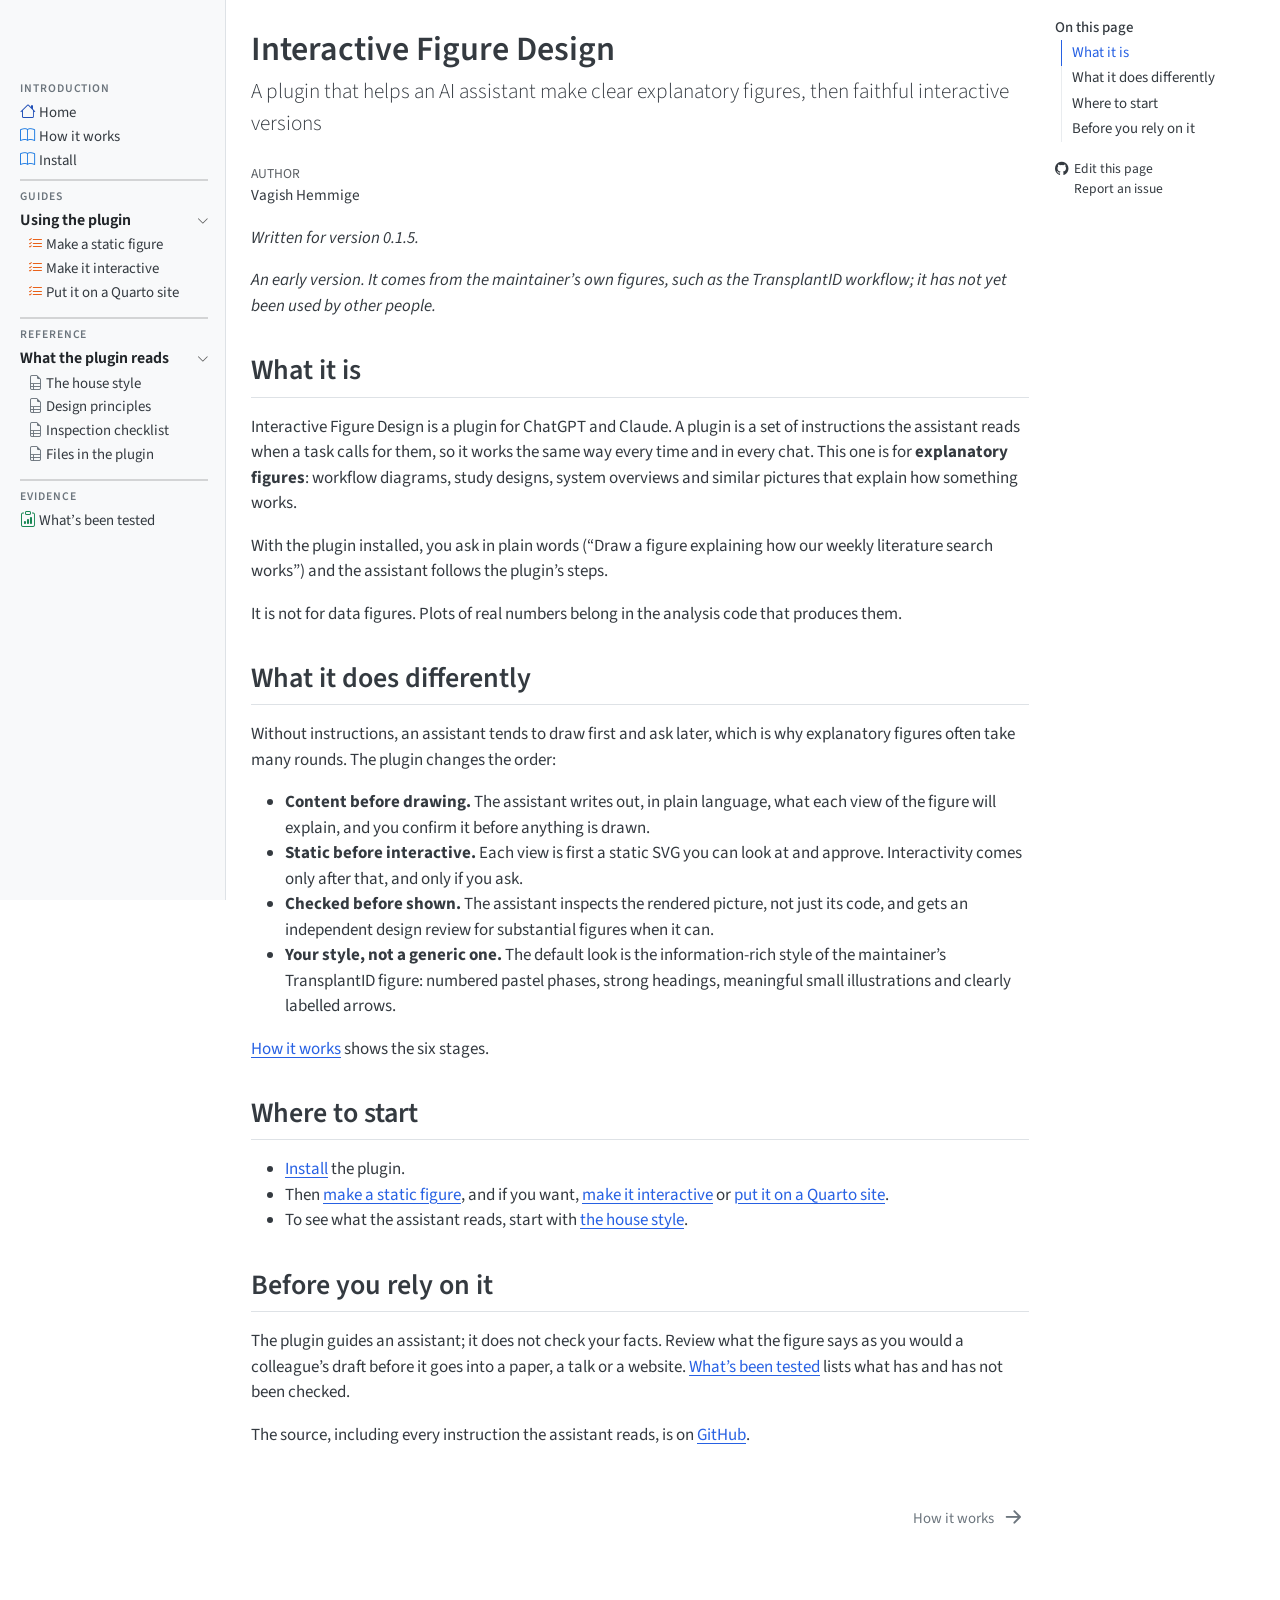
==== index.html @ a3d9d2a6 "Built site for gh-pages" ====
<!DOCTYPE html>
<html xmlns="http://www.w3.org/1999/xhtml" lang="en" xml:lang="en"><head>

<meta charset="utf-8">
<meta name="generator" content="quarto-1.8.25">

<meta name="viewport" content="width=device-width, initial-scale=1.0, user-scalable=yes">

<meta name="author" content="Vagish Hemmige">

<title>Interactive Figure Design</title>
<style>
code{white-space: pre-wrap;}
span.smallcaps{font-variant: small-caps;}
div.columns{display: flex; gap: min(4vw, 1.5em);}
div.column{flex: auto; overflow-x: auto;}
div.hanging-indent{margin-left: 1.5em; text-indent: -1.5em;}
ul.task-list{list-style: none;}
ul.task-list li input[type="checkbox"] {
  width: 0.8em;
  margin: 0 0.8em 0.2em -1em; /* quarto-specific, see https://github.com/quarto-dev/quarto-cli/issues/4556 */ 
  vertical-align: middle;
}
</style>


<script src="site_libs/quarto-nav/quarto-nav.js"></script>
<script src="site_libs/quarto-nav/headroom.min.js"></script>
<script src="site_libs/clipboard/clipboard.min.js"></script>
<script src="site_libs/quarto-search/autocomplete.umd.js"></script>
<script src="site_libs/quarto-search/fuse.min.js"></script>
<script src="site_libs/quarto-search/quarto-search.js"></script>
<meta name="quarto:offset" content="./">
<link href="./how-it-works.html" rel="next">
<script src="site_libs/quarto-html/quarto.js" type="module"></script>
<script src="site_libs/quarto-html/tabsets/tabsets.js" type="module"></script>
<script src="site_libs/quarto-html/axe/axe-check.js" type="module"></script>
<script src="site_libs/quarto-html/popper.min.js"></script>
<script src="site_libs/quarto-html/tippy.umd.min.js"></script>
<script src="site_libs/quarto-html/anchor.min.js"></script>
<link href="site_libs/quarto-html/tippy.css" rel="stylesheet">
<link href="site_libs/quarto-html/quarto-syntax-highlighting-7b89279ff1a6dce999919e0e67d4d9ec.css" rel="stylesheet" id="quarto-text-highlighting-styles">
<script src="site_libs/bootstrap/bootstrap.min.js"></script>
<link href="site_libs/bootstrap/bootstrap-icons.css" rel="stylesheet">
<link href="site_libs/bootstrap/bootstrap-f6725ec72a40a9c11b774886aa13be2c.min.css" rel="stylesheet" append-hash="true" id="quarto-bootstrap" data-mode="light">
<script id="quarto-search-options" type="application/json">{
  "location": "sidebar",
  "copy-button": false,
  "collapse-after": 3,
  "panel-placement": "start",
  "type": "textbox",
  "limit": 50,
  "keyboard-shortcut": [
    "f",
    "/",
    "s"
  ],
  "show-item-context": false,
  "language": {
    "search-no-results-text": "No results",
    "search-matching-documents-text": "matching documents",
    "search-copy-link-title": "Copy link to search",
    "search-hide-matches-text": "Hide additional matches",
    "search-more-match-text": "more match in this document",
    "search-more-matches-text": "more matches in this document",
    "search-clear-button-title": "Clear",
    "search-text-placeholder": "",
    "search-detached-cancel-button-title": "Cancel",
    "search-submit-button-title": "Submit",
    "search-label": "Search"
  }
}</script>


<link rel="stylesheet" href="styles.css">
</head>

<body class="nav-sidebar docked quarto-light">

<div id="quarto-search-results"></div>
  <header id="quarto-header" class="headroom fixed-top">
  <nav class="quarto-secondary-nav">
    <div class="container-fluid d-flex">
      <button type="button" class="quarto-btn-toggle btn" data-bs-toggle="collapse" role="button" data-bs-target=".quarto-sidebar-collapse-item" aria-controls="quarto-sidebar" aria-expanded="false" aria-label="Toggle sidebar navigation" onclick="if (window.quartoToggleHeadroom) { window.quartoToggleHeadroom(); }">
        <i class="bi bi-layout-text-sidebar-reverse"></i>
      </button>
        <nav class="quarto-page-breadcrumbs" aria-label="breadcrumb"><ol class="breadcrumb"><li class="breadcrumb-item"><a href="./index.html">Home</a></li></ol></nav>
        <a class="flex-grow-1" role="navigation" data-bs-toggle="collapse" data-bs-target=".quarto-sidebar-collapse-item" aria-controls="quarto-sidebar" aria-expanded="false" aria-label="Toggle sidebar navigation" onclick="if (window.quartoToggleHeadroom) { window.quartoToggleHeadroom(); }">      
        </a>
      <button type="button" class="btn quarto-search-button" aria-label="Search" onclick="window.quartoOpenSearch();">
        <i class="bi bi-search"></i>
      </button>
    </div>
  </nav>
</header>
<!-- content -->
<div id="quarto-content" class="quarto-container page-columns page-rows-contents page-layout-full">
<!-- sidebar -->
  <nav id="quarto-sidebar" class="sidebar collapse collapse-horizontal quarto-sidebar-collapse-item sidebar-navigation docked overflow-auto">
    <div class="pt-lg-2 mt-2 text-left sidebar-header">
      <a href="./index.html" class="sidebar-logo-link">
      </a>
      </div>
        <div class="mt-2 flex-shrink-0 align-items-center">
        <div class="sidebar-search">
        <div id="quarto-search" class="" title="Search"></div>
        </div>
        </div>
    <div class="sidebar-menu-container"> 
    <ul class="list-unstyled mt-1">
        <li class="sidebar-item">
 <span class="menu-text">Introduction</span>
  </li>
        <li class="sidebar-item">
  <div class="sidebar-item-container"> 
  <a href="./index.html" class="sidebar-item-text sidebar-link active"><i class="bi bi-house" role="img">
</i> 
 <span class="menu-text">Home</span></a>
  </div>
</li>
        <li class="sidebar-item">
  <div class="sidebar-item-container"> 
  <a href="./how-it-works.html" class="sidebar-item-text sidebar-link"><i class="bi bi-book" role="img">
</i> 
 <span class="menu-text">How it works</span></a>
  </div>
</li>
        <li class="sidebar-item">
  <div class="sidebar-item-container"> 
  <a href="./install.html" class="sidebar-item-text sidebar-link"><i class="bi bi-book" role="img">
</i> 
 <span class="menu-text">Install</span></a>
  </div>
</li>
        <li class="px-0"><hr class="sidebar-divider hi "></li>
        <li class="sidebar-item">
 <span class="menu-text">Guides</span>
  </li>
        <li class="sidebar-item sidebar-item-section">
      <div class="sidebar-item-container"> 
            <a class="sidebar-item-text sidebar-link text-start" data-bs-toggle="collapse" data-bs-target="#quarto-sidebar-section-1" role="navigation" aria-expanded="true">
 <span class="menu-text">Using the plugin</span></a>
          <a class="sidebar-item-toggle text-start" data-bs-toggle="collapse" data-bs-target="#quarto-sidebar-section-1" role="navigation" aria-expanded="true" aria-label="Toggle section">
            <i class="bi bi-chevron-right ms-2"></i>
          </a> 
      </div>
      <ul id="quarto-sidebar-section-1" class="collapse list-unstyled sidebar-section depth1 show">  
          <li class="sidebar-item">
  <div class="sidebar-item-container"> 
  <a href="./using/static.html" class="sidebar-item-text sidebar-link"><i class="bi bi-list-check" role="img">
</i> 
 <span class="menu-text">Make a static figure</span></a>
  </div>
</li>
          <li class="sidebar-item">
  <div class="sidebar-item-container"> 
  <a href="./using/interactive.html" class="sidebar-item-text sidebar-link"><i class="bi bi-list-check" role="img">
</i> 
 <span class="menu-text">Make it interactive</span></a>
  </div>
</li>
          <li class="sidebar-item">
  <div class="sidebar-item-container"> 
  <a href="./using/quarto.html" class="sidebar-item-text sidebar-link"><i class="bi bi-list-check" role="img">
</i> 
 <span class="menu-text">Put it on a Quarto site</span></a>
  </div>
</li>
      </ul>
  </li>
        <li class="px-0"><hr class="sidebar-divider hi "></li>
        <li class="sidebar-item">
 <span class="menu-text">Reference</span>
  </li>
        <li class="sidebar-item sidebar-item-section">
      <div class="sidebar-item-container"> 
            <a class="sidebar-item-text sidebar-link text-start" data-bs-toggle="collapse" data-bs-target="#quarto-sidebar-section-2" role="navigation" aria-expanded="true">
 <span class="menu-text">What the plugin reads</span></a>
          <a class="sidebar-item-toggle text-start" data-bs-toggle="collapse" data-bs-target="#quarto-sidebar-section-2" role="navigation" aria-expanded="true" aria-label="Toggle section">
            <i class="bi bi-chevron-right ms-2"></i>
          </a> 
      </div>
      <ul id="quarto-sidebar-section-2" class="collapse list-unstyled sidebar-section depth1 show">  
          <li class="sidebar-item">
  <div class="sidebar-item-container"> 
  <a href="./reference/style.html" class="sidebar-item-text sidebar-link"><i class="bi bi-file-earmark-ruled" role="img">
</i> 
 <span class="menu-text">The house style</span></a>
  </div>
</li>
          <li class="sidebar-item">
  <div class="sidebar-item-container"> 
  <a href="./reference/principles.html" class="sidebar-item-text sidebar-link"><i class="bi bi-file-earmark-ruled" role="img">
</i> 
 <span class="menu-text">Design principles</span></a>
  </div>
</li>
          <li class="sidebar-item">
  <div class="sidebar-item-container"> 
  <a href="./reference/checklist.html" class="sidebar-item-text sidebar-link"><i class="bi bi-file-earmark-ruled" role="img">
</i> 
 <span class="menu-text">Inspection checklist</span></a>
  </div>
</li>
          <li class="sidebar-item">
  <div class="sidebar-item-container"> 
  <a href="./reference/files.html" class="sidebar-item-text sidebar-link"><i class="bi bi-file-earmark-ruled" role="img">
</i> 
 <span class="menu-text">Files in the plugin</span></a>
  </div>
</li>
      </ul>
  </li>
        <li class="px-0"><hr class="sidebar-divider hi "></li>
        <li class="sidebar-item">
 <span class="menu-text">Evidence</span>
  </li>
        <li class="sidebar-item">
  <div class="sidebar-item-container"> 
  <a href="./testing.html" class="sidebar-item-text sidebar-link"><i class="bi bi-clipboard-data" role="img">
</i> 
 <span class="menu-text">What’s been tested</span></a>
  </div>
</li>
    </ul>
    </div>
</nav>
<div id="quarto-sidebar-glass" class="quarto-sidebar-collapse-item" data-bs-toggle="collapse" data-bs-target=".quarto-sidebar-collapse-item"></div>
<!-- margin-sidebar -->
    <div id="quarto-margin-sidebar" class="sidebar margin-sidebar">
        <nav id="TOC" role="doc-toc" class="toc-active">
    <h2 id="toc-title">On this page</h2>
   
  <ul>
  <li><a href="#what-it-is" id="toc-what-it-is" class="nav-link active" data-scroll-target="#what-it-is">What it is</a></li>
  <li><a href="#what-it-does-differently" id="toc-what-it-does-differently" class="nav-link" data-scroll-target="#what-it-does-differently">What it does differently</a></li>
  <li><a href="#where-to-start" id="toc-where-to-start" class="nav-link" data-scroll-target="#where-to-start">Where to start</a></li>
  <li><a href="#before-you-rely-on-it" id="toc-before-you-rely-on-it" class="nav-link" data-scroll-target="#before-you-rely-on-it">Before you rely on it</a></li>
  </ul>
<div class="toc-actions"><ul><li><a href="https://github.com/VagishHemmige/figure-design/edit/main/site/index.qmd" class="toc-action"><i class="bi bi-github"></i>Edit this page</a></li><li><a href="https://github.com/VagishHemmige/figure-design/issues/new" class="toc-action"><i class="bi empty"></i>Report an issue</a></li></ul></div></nav>
    </div>
<!-- main -->
<main class="content column-body" id="quarto-document-content">

<header id="title-block-header" class="quarto-title-block default">
<div class="quarto-title">
<h1 class="title">Interactive Figure Design</h1>
<p class="subtitle lead">A plugin that helps an AI assistant make clear explanatory figures, then faithful interactive versions</p>
</div>



<div class="quarto-title-meta column-body">

    <div>
    <div class="quarto-title-meta-heading">Author</div>
    <div class="quarto-title-meta-contents">
             <p>Vagish Hemmige </p>
          </div>
  </div>
    
  
    
  </div>
  


</header>


<p><em>Written for version 0.1.5.</em></p>
<p><em>An early version. It comes from the maintainer’s own figures, such as the TransplantID workflow; it has not yet been used by other people.</em></p>
<section id="what-it-is" class="level2">
<h2 class="anchored" data-anchor-id="what-it-is">What it is</h2>
<p>Interactive Figure Design is a plugin for ChatGPT and Claude. A plugin is a set of instructions the assistant reads when a task calls for them, so it works the same way every time and in every chat. This one is for <strong>explanatory figures</strong>: workflow diagrams, study designs, system overviews and similar pictures that explain how something works.</p>
<p>With the plugin installed, you ask in plain words (“Draw a figure explaining how our weekly literature search works”) and the assistant follows the plugin’s steps.</p>
<p>It is not for data figures. Plots of real numbers belong in the analysis code that produces them.</p>
</section>
<section id="what-it-does-differently" class="level2">
<h2 class="anchored" data-anchor-id="what-it-does-differently">What it does differently</h2>
<p>Without instructions, an assistant tends to draw first and ask later, which is why explanatory figures often take many rounds. The plugin changes the order:</p>
<ul>
<li><strong>Content before drawing.</strong> The assistant writes out, in plain language, what each view of the figure will explain, and you confirm it before anything is drawn.</li>
<li><strong>Static before interactive.</strong> Each view is first a static SVG you can look at and approve. Interactivity comes only after that, and only if you ask.</li>
<li><strong>Checked before shown.</strong> The assistant inspects the rendered picture, not just its code, and gets an independent design review for substantial figures when it can.</li>
<li><strong>Your style, not a generic one.</strong> The default look is the information-rich style of the maintainer’s TransplantID figure: numbered pastel phases, strong headings, meaningful small illustrations and clearly labelled arrows.</li>
</ul>
<p><a href="./how-it-works.html">How it works</a> shows the six stages.</p>
</section>
<section id="where-to-start" class="level2">
<h2 class="anchored" data-anchor-id="where-to-start">Where to start</h2>
<ul>
<li><a href="./install.html">Install</a> the plugin.</li>
<li>Then <a href="./using/static.html">make a static figure</a>, and if you want, <a href="./using/interactive.html">make it interactive</a> or <a href="./using/quarto.html">put it on a Quarto site</a>.</li>
<li>To see what the assistant reads, start with <a href="./reference/style.html">the house style</a>.</li>
</ul>
</section>
<section id="before-you-rely-on-it" class="level2">
<h2 class="anchored" data-anchor-id="before-you-rely-on-it">Before you rely on it</h2>
<p>The plugin guides an assistant; it does not check your facts. Review what the figure says as you would a colleague’s draft before it goes into a paper, a talk or a website. <a href="./testing.html">What’s been tested</a> lists what has and has not been checked.</p>
<p>The source, including every instruction the assistant reads, is on <a href="https://github.com/VagishHemmige/figure-design">GitHub</a>.</p>


</section>

</main> <!-- /main -->
<script id="quarto-html-after-body" type="application/javascript">
  window.document.addEventListener("DOMContentLoaded", function (event) {
    const icon = "";
    const anchorJS = new window.AnchorJS();
    anchorJS.options = {
      placement: 'right',
      icon: icon
    };
    anchorJS.add('.anchored');
    const isCodeAnnotation = (el) => {
      for (const clz of el.classList) {
        if (clz.startsWith('code-annotation-')) {                     
          return true;
        }
      }
      return false;
    }
    const onCopySuccess = function(e) {
      // button target
      const button = e.trigger;
      // don't keep focus
      button.blur();
      // flash "checked"
      button.classList.add('code-copy-button-checked');
      var currentTitle = button.getAttribute("title");
      button.setAttribute("title", "Copied!");
      let tooltip;
      if (window.bootstrap) {
        button.setAttribute("data-bs-toggle", "tooltip");
        button.setAttribute("data-bs-placement", "left");
        button.setAttribute("data-bs-title", "Copied!");
        tooltip = new bootstrap.Tooltip(button, 
          { trigger: "manual", 
            customClass: "code-copy-button-tooltip",
            offset: [0, -8]});
        tooltip.show();    
      }
      setTimeout(function() {
        if (tooltip) {
          tooltip.hide();
          button.removeAttribute("data-bs-title");
          button.removeAttribute("data-bs-toggle");
          button.removeAttribute("data-bs-placement");
        }
        button.setAttribute("title", currentTitle);
        button.classList.remove('code-copy-button-checked');
      }, 1000);
      // clear code selection
      e.clearSelection();
    }
    const getTextToCopy = function(trigger) {
      const outerScaffold = trigger.parentElement.cloneNode(true);
      const codeEl = outerScaffold.querySelector('code');
      for (const childEl of codeEl.children) {
        if (isCodeAnnotation(childEl)) {
          childEl.remove();
        }
      }
      return codeEl.innerText;
    }
    const clipboard = new window.ClipboardJS('.code-copy-button:not([data-in-quarto-modal])', {
      text: getTextToCopy
    });
    clipboard.on('success', onCopySuccess);
    if (window.document.getElementById('quarto-embedded-source-code-modal')) {
      const clipboardModal = new window.ClipboardJS('.code-copy-button[data-in-quarto-modal]', {
        text: getTextToCopy,
        container: window.document.getElementById('quarto-embedded-source-code-modal')
      });
      clipboardModal.on('success', onCopySuccess);
    }
      var localhostRegex = new RegExp(/^(?:http|https):\/\/localhost\:?[0-9]*\//);
      var mailtoRegex = new RegExp(/^mailto:/);
        var filterRegex = new RegExp("https:\/\/vagishhemmige\.github\.io\/figure-design");
      var isInternal = (href) => {
          return filterRegex.test(href) || localhostRegex.test(href) || mailtoRegex.test(href);
      }
      // Inspect non-navigation links and adorn them if external
     var links = window.document.querySelectorAll('a[href]:not(.nav-link):not(.navbar-brand):not(.toc-action):not(.sidebar-link):not(.sidebar-item-toggle):not(.pagination-link):not(.no-external):not([aria-hidden]):not(.dropdown-item):not(.quarto-navigation-tool):not(.about-link)');
      for (var i=0; i<links.length; i++) {
        const link = links[i];
        if (!isInternal(link.href)) {
          // undo the damage that might have been done by quarto-nav.js in the case of
          // links that we want to consider external
          if (link.dataset.originalHref !== undefined) {
            link.href = link.dataset.originalHref;
          }
        }
      }
    function tippyHover(el, contentFn, onTriggerFn, onUntriggerFn) {
      const config = {
        allowHTML: true,
        maxWidth: 500,
        delay: 100,
        arrow: false,
        appendTo: function(el) {
            return el.parentElement;
        },
        interactive: true,
        interactiveBorder: 10,
        theme: 'quarto',
        placement: 'bottom-start',
      };
      if (contentFn) {
        config.content = contentFn;
      }
      if (onTriggerFn) {
        config.onTrigger = onTriggerFn;
      }
      if (onUntriggerFn) {
        config.onUntrigger = onUntriggerFn;
      }
      window.tippy(el, config); 
    }
    const noterefs = window.document.querySelectorAll('a[role="doc-noteref"]');
    for (var i=0; i<noterefs.length; i++) {
      const ref = noterefs[i];
      tippyHover(ref, function() {
        // use id or data attribute instead here
        let href = ref.getAttribute('data-footnote-href') || ref.getAttribute('href');
        try { href = new URL(href).hash; } catch {}
        const id = href.replace(/^#\/?/, "");
        const note = window.document.getElementById(id);
        if (note) {
          return note.innerHTML;
        } else {
          return "";
        }
      });
    }
    const xrefs = window.document.querySelectorAll('a.quarto-xref');
    const processXRef = (id, note) => {
      // Strip column container classes
      const stripColumnClz = (el) => {
        el.classList.remove("page-full", "page-columns");
        if (el.children) {
          for (const child of el.children) {
            stripColumnClz(child);
          }
        }
      }
      stripColumnClz(note)
      if (id === null || id.startsWith('sec-')) {
        // Special case sections, only their first couple elements
        const container = document.createElement("div");
        if (note.children && note.children.length > 2) {
          container.appendChild(note.children[0].cloneNode(true));
          for (let i = 1; i < note.children.length; i++) {
            const child = note.children[i];
            if (child.tagName === "P" && child.innerText === "") {
              continue;
            } else {
              container.appendChild(child.cloneNode(true));
              break;
            }
          }
          if (window.Quarto?.typesetMath) {
            window.Quarto.typesetMath(container);
          }
          return container.innerHTML
        } else {
          if (window.Quarto?.typesetMath) {
            window.Quarto.typesetMath(note);
          }
          return note.innerHTML;
        }
      } else {
        // Remove any anchor links if they are present
        const anchorLink = note.querySelector('a.anchorjs-link');
        if (anchorLink) {
          anchorLink.remove();
        }
        if (window.Quarto?.typesetMath) {
          window.Quarto.typesetMath(note);
        }
        if (note.classList.contains("callout")) {
          return note.outerHTML;
        } else {
          return note.innerHTML;
        }
      }
    }
    for (var i=0; i<xrefs.length; i++) {
      const xref = xrefs[i];
      tippyHover(xref, undefined, function(instance) {
        instance.disable();
        let url = xref.getAttribute('href');
        let hash = undefined; 
        if (url.startsWith('#')) {
          hash = url;
        } else {
          try { hash = new URL(url).hash; } catch {}
        }
        if (hash) {
          const id = hash.replace(/^#\/?/, "");
          const note = window.document.getElementById(id);
          if (note !== null) {
            try {
              const html = processXRef(id, note.cloneNode(true));
              instance.setContent(html);
            } finally {
              instance.enable();
              instance.show();
            }
          } else {
            // See if we can fetch this
            fetch(url.split('#')[0])
            .then(res => res.text())
            .then(html => {
              const parser = new DOMParser();
              const htmlDoc = parser.parseFromString(html, "text/html");
              const note = htmlDoc.getElementById(id);
              if (note !== null) {
                const html = processXRef(id, note);
                instance.setContent(html);
              } 
            }).finally(() => {
              instance.enable();
              instance.show();
            });
          }
        } else {
          // See if we can fetch a full url (with no hash to target)
          // This is a special case and we should probably do some content thinning / targeting
          fetch(url)
          .then(res => res.text())
          .then(html => {
            const parser = new DOMParser();
            const htmlDoc = parser.parseFromString(html, "text/html");
            const note = htmlDoc.querySelector('main.content');
            if (note !== null) {
              // This should only happen for chapter cross references
              // (since there is no id in the URL)
              // remove the first header
              if (note.children.length > 0 && note.children[0].tagName === "HEADER") {
                note.children[0].remove();
              }
              const html = processXRef(null, note);
              instance.setContent(html);
            } 
          }).finally(() => {
            instance.enable();
            instance.show();
          });
        }
      }, function(instance) {
      });
    }
        let selectedAnnoteEl;
        const selectorForAnnotation = ( cell, annotation) => {
          let cellAttr = 'data-code-cell="' + cell + '"';
          let lineAttr = 'data-code-annotation="' +  annotation + '"';
          const selector = 'span[' + cellAttr + '][' + lineAttr + ']';
          return selector;
        }
        const selectCodeLines = (annoteEl) => {
          const doc = window.document;
          const targetCell = annoteEl.getAttribute("data-target-cell");
          const targetAnnotation = annoteEl.getAttribute("data-target-annotation");
          const annoteSpan = window.document.querySelector(selectorForAnnotation(targetCell, targetAnnotation));
          const lines = annoteSpan.getAttribute("data-code-lines").split(",");
          const lineIds = lines.map((line) => {
            return targetCell + "-" + line;
          })
          let top = null;
          let height = null;
          let parent = null;
          if (lineIds.length > 0) {
              //compute the position of the single el (top and bottom and make a div)
              const el = window.document.getElementById(lineIds[0]);
              top = el.offsetTop;
              height = el.offsetHeight;
              parent = el.parentElement.parentElement;
            if (lineIds.length > 1) {
              const lastEl = window.document.getElementById(lineIds[lineIds.length - 1]);
              const bottom = lastEl.offsetTop + lastEl.offsetHeight;
              height = bottom - top;
            }
            if (top !== null && height !== null && parent !== null) {
              // cook up a div (if necessary) and position it 
              let div = window.document.getElementById("code-annotation-line-highlight");
              if (div === null) {
                div = window.document.createElement("div");
                div.setAttribute("id", "code-annotation-line-highlight");
                div.style.position = 'absolute';
                parent.appendChild(div);
              }
              div.style.top = top - 2 + "px";
              div.style.height = height + 4 + "px";
              div.style.left = 0;
              let gutterDiv = window.document.getElementById("code-annotation-line-highlight-gutter");
              if (gutterDiv === null) {
                gutterDiv = window.document.createElement("div");
                gutterDiv.setAttribute("id", "code-annotation-line-highlight-gutter");
                gutterDiv.style.position = 'absolute';
                const codeCell = window.document.getElementById(targetCell);
                const gutter = codeCell.querySelector('.code-annotation-gutter');
                gutter.appendChild(gutterDiv);
              }
              gutterDiv.style.top = top - 2 + "px";
              gutterDiv.style.height = height + 4 + "px";
            }
            selectedAnnoteEl = annoteEl;
          }
        };
        const unselectCodeLines = () => {
          const elementsIds = ["code-annotation-line-highlight", "code-annotation-line-highlight-gutter"];
          elementsIds.forEach((elId) => {
            const div = window.document.getElementById(elId);
            if (div) {
              div.remove();
            }
          });
          selectedAnnoteEl = undefined;
        };
          // Handle positioning of the toggle
      window.addEventListener(
        "resize",
        throttle(() => {
          elRect = undefined;
          if (selectedAnnoteEl) {
            selectCodeLines(selectedAnnoteEl);
          }
        }, 10)
      );
      function throttle(fn, ms) {
      let throttle = false;
      let timer;
        return (...args) => {
          if(!throttle) { // first call gets through
              fn.apply(this, args);
              throttle = true;
          } else { // all the others get throttled
              if(timer) clearTimeout(timer); // cancel #2
              timer = setTimeout(() => {
                fn.apply(this, args);
                timer = throttle = false;
              }, ms);
          }
        };
      }
        // Attach click handler to the DT
        const annoteDls = window.document.querySelectorAll('dt[data-target-cell]');
        for (const annoteDlNode of annoteDls) {
          annoteDlNode.addEventListener('click', (event) => {
            const clickedEl = event.target;
            if (clickedEl !== selectedAnnoteEl) {
              unselectCodeLines();
              const activeEl = window.document.querySelector('dt[data-target-cell].code-annotation-active');
              if (activeEl) {
                activeEl.classList.remove('code-annotation-active');
              }
              selectCodeLines(clickedEl);
              clickedEl.classList.add('code-annotation-active');
            } else {
              // Unselect the line
              unselectCodeLines();
              clickedEl.classList.remove('code-annotation-active');
            }
          });
        }
    const findCites = (el) => {
      const parentEl = el.parentElement;
      if (parentEl) {
        const cites = parentEl.dataset.cites;
        if (cites) {
          return {
            el,
            cites: cites.split(' ')
          };
        } else {
          return findCites(el.parentElement)
        }
      } else {
        return undefined;
      }
    };
    var bibliorefs = window.document.querySelectorAll('a[role="doc-biblioref"]');
    for (var i=0; i<bibliorefs.length; i++) {
      const ref = bibliorefs[i];
      const citeInfo = findCites(ref);
      if (citeInfo) {
        tippyHover(citeInfo.el, function() {
          var popup = window.document.createElement('div');
          citeInfo.cites.forEach(function(cite) {
            var citeDiv = window.document.createElement('div');
            citeDiv.classList.add('hanging-indent');
            citeDiv.classList.add('csl-entry');
            var biblioDiv = window.document.getElementById('ref-' + cite);
            if (biblioDiv) {
              citeDiv.innerHTML = biblioDiv.innerHTML;
            }
            popup.appendChild(citeDiv);
          });
          return popup.innerHTML;
        });
      }
    }
  });
  </script>
<nav class="page-navigation column-body">
  <div class="nav-page nav-page-previous">
  </div>
  <div class="nav-page nav-page-next">
      <a href="./how-it-works.html" class="pagination-link" aria-label="How it works">
        <span class="nav-page-text">How it works</span> <i class="bi bi-arrow-right-short"></i>
      </a>
  </div>
</nav>
</div> <!-- /content -->




<footer class="footer"><div class="nav-footer"><div class="nav-footer-center"><div class="toc-actions d-sm-block d-md-none"><ul><li><a href="https://github.com/VagishHemmige/figure-design/edit/main/site/index.qmd" class="toc-action"><i class="bi bi-github"></i>Edit this page</a></li><li><a href="https://github.com/VagishHemmige/figure-design/issues/new" class="toc-action"><i class="bi empty"></i>Report an issue</a></li></ul></div></div></div></footer></body></html>
---- site_libs/quarto-html/tippy.css ----
.tippy-box[data-animation=fade][data-state=hidden]{opacity:0}[data-tippy-root]{max-width:calc(100vw - 10px)}.tippy-box{position:relative;background-color:#333;color:#fff;border-radius:4px;font-size:14px;line-height:1.4;white-space:normal;outline:0;transition-property:transform,visibility,opacity}.tippy-box[data-placement^=top]>.tippy-arrow{bottom:0}.tippy-box[data-placement^=top]>.tippy-arrow:before{bottom:-7px;left:0;border-width:8px 8px 0;border-top-color:initial;transform-origin:center top}.tippy-box[data-placement^=bottom]>.tippy-arrow{top:0}.tippy-box[data-placement^=bottom]>.tippy-arrow:before{top:-7px;left:0;border-width:0 8px 8px;border-bottom-color:initial;transform-origin:center bottom}.tippy-box[data-placement^=left]>.tippy-arrow{right:0}.tippy-box[data-placement^=left]>.tippy-arrow:before{border-width:8px 0 8px 8px;border-left-color:initial;right:-7px;transform-origin:center left}.tippy-box[data-placement^=right]>.tippy-arrow{left:0}.tippy-box[data-placement^=right]>.tippy-arrow:before{left:-7px;border-width:8px 8px 8px 0;border-right-color:initial;transform-origin:center right}.tippy-box[data-inertia][data-state=visible]{transition-timing-function:cubic-bezier(.54,1.5,.38,1.11)}.tippy-arrow{width:16px;height:16px;color:#333}.tippy-arrow:before{content:"";position:absolute;border-color:transparent;border-style:solid}.tippy-content{position:relative;padding:5px 9px;z-index:1}
---- site_libs/quarto-html/quarto-syntax-highlighting-7b89279ff1a6dce999919e0e67d4d9ec.css ----
/* quarto syntax highlight colors */
:root {
  --quarto-hl-ot-color: #003B4F;
  --quarto-hl-at-color: #657422;
  --quarto-hl-ss-color: #20794D;
  --quarto-hl-an-color: #5E5E5E;
  --quarto-hl-fu-color: #4758AB;
  --quarto-hl-st-color: #20794D;
  --quarto-hl-cf-color: #003B4F;
  --quarto-hl-op-color: #5E5E5E;
  --quarto-hl-er-color: #AD0000;
  --quarto-hl-bn-color: #AD0000;
  --quarto-hl-al-color: #AD0000;
  --quarto-hl-va-color: #111111;
  --quarto-hl-bu-color: inherit;
  --quarto-hl-ex-color: inherit;
  --quarto-hl-pp-color: #AD0000;
  --quarto-hl-in-color: #5E5E5E;
  --quarto-hl-vs-color: #20794D;
  --quarto-hl-wa-color: #5E5E5E;
  --quarto-hl-do-color: #5E5E5E;
  --quarto-hl-im-color: #00769E;
  --quarto-hl-ch-color: #20794D;
  --quarto-hl-dt-color: #AD0000;
  --quarto-hl-fl-color: #AD0000;
  --quarto-hl-co-color: #5E5E5E;
  --quarto-hl-cv-color: #5E5E5E;
  --quarto-hl-cn-color: #8f5902;
  --quarto-hl-sc-color: #5E5E5E;
  --quarto-hl-dv-color: #AD0000;
  --quarto-hl-kw-color: #003B4F;
}

/* other quarto variables */
:root {
  --quarto-font-monospace: SFMono-Regular, Menlo, Monaco, Consolas, "Liberation Mono", "Courier New", monospace;
}

/* syntax highlight based on Pandoc's rules */
pre > code.sourceCode > span {
  color: #003B4F;
}

code.sourceCode > span {
  color: #003B4F;
}

div.sourceCode,
div.sourceCode pre.sourceCode {
  color: #003B4F;
}

/* Normal */
code span {
  color: #003B4F;
}

/* Alert */
code span.al {
  color: #AD0000;
  font-style: inherit;
}

/* Annotation */
code span.an {
  color: #5E5E5E;
  font-style: inherit;
}

/* Attribute */
code span.at {
  color: #657422;
  font-style: inherit;
}

/* BaseN */
code span.bn {
  color: #AD0000;
  font-style: inherit;
}

/* BuiltIn */
code span.bu {
  font-style: inherit;
}

/* ControlFlow */
code span.cf {
  color: #003B4F;
  font-weight: bold;
  font-style: inherit;
}

/* Char */
code span.ch {
  color: #20794D;
  font-style: inherit;
}

/* Constant */
code span.cn {
  color: #8f5902;
  font-style: inherit;
}

/* Comment */
code span.co {
  color: #5E5E5E;
  font-style: inherit;
}

/* CommentVar */
code span.cv {
  color: #5E5E5E;
  font-style: italic;
}

/* Documentation */
code span.do {
  color: #5E5E5E;
  font-style: italic;
}

/* DataType */
code span.dt {
  color: #AD0000;
  font-style: inherit;
}

/* DecVal */
code span.dv {
  color: #AD0000;
  font-style: inherit;
}

/* Error */
code span.er {
  color: #AD0000;
  font-style: inherit;
}

/* Extension */
code span.ex {
  font-style: inherit;
}

/* Float */
code span.fl {
  color: #AD0000;
  font-style: inherit;
}

/* Function */
code span.fu {
  color: #4758AB;
  font-style: inherit;
}

/* Import */
code span.im {
  color: #00769E;
  font-style: inherit;
}

/* Information */
code span.in {
  color: #5E5E5E;
  font-style: inherit;
}

/* Keyword */
code span.kw {
  color: #003B4F;
  font-weight: bold;
  font-style: inherit;
}

/* Operator */
code span.op {
  color: #5E5E5E;
  font-style: inherit;
}

/* Other */
code span.ot {
  color: #003B4F;
  font-style: inherit;
}

/* Preprocessor */
code span.pp {
  color: #AD0000;
  font-style: inherit;
}

/* SpecialChar */
code span.sc {
  color: #5E5E5E;
  font-style: inherit;
}

/* SpecialString */
code span.ss {
  color: #20794D;
  font-style: inherit;
}

/* String */
code span.st {
  color: #20794D;
  font-style: inherit;
}

/* Variable */
code span.va {
  color: #111111;
  font-style: inherit;
}

/* VerbatimString */
code span.vs {
  color: #20794D;
  font-style: inherit;
}

/* Warning */
code span.wa {
  color: #5E5E5E;
  font-style: italic;
}

.prevent-inlining {
  content: "</";
}

/*# sourceMappingURL=3944bc705cfaf4c80e56f77c5205168a.css.map */
---- styles.css ----
/* Copied from the r-analysis-workflow site so the two sites match; change
   both together.

   Part labels in the sidebar (Introduction, Guides, Reference, Evidence).
   Each is a sidebar entry with text and no link (_quarto.yml), so it renders
   as a bare span directly inside its list item; links and section headings
   sit inside other elements and are not affected. */
.sidebar-navigation li.sidebar-item > span.menu-text {
  display: block;
  margin-top: .25rem;
  font-size: .75rem;
  font-weight: 600;
  letter-spacing: .06em;
  text-transform: uppercase;
  color: #6c757d;
}

/* The rule before each part: a little heavier than a hairline */
.sidebar-navigation .sidebar-divider {
  border-top: 2px solid rgba(0, 0, 0, .15);
  opacity: 1;
  margin: .6rem 0 .3rem;
}


/* One icon and colour per kind of page (icons set in _quarto.yml). Each
   colour follows its icon, not a position in the sidebar, so pages can be
   added or moved without editing this file. The colours are those of the
   maintainer's analysis sites for the nearest kind of page there. */
.sidebar-navigation {
  --cue-intro: #2780e3;     /* Introduction: book, cosmo's blue (Background there) */
  --cue-guides: #e8590c;    /* Guides: orange (Study design and methods there) */
  --cue-reference: #6c757d; /* Reference: ruled page, grey (Project documents there) */
  --cue-evidence: #198754;  /* Evidence: clipboard, green (Results there) */
}
.sidebar-navigation .bi-book { color: var(--cue-intro); }
.sidebar-navigation .bi-list-check,
.sidebar-navigation .bi-clock-history,
.sidebar-navigation .bi-people { color: var(--cue-guides); }
.sidebar-navigation .bi-file-earmark-ruled { color: var(--cue-reference); }
.sidebar-navigation .bi-clipboard-data { color: var(--cue-evidence); }

/* Type scale, one job per level (chosen 4 Nov 2026 over the analysis sites'
   rules, which made nested headings smaller than their own pages here):
   parts are small capitals; top-level sections bold and darkest; nested
   sections semi-bold, a shade lighter, at page size; every page the same
   size and regular. A thin rule separates sections. */
.sidebar-navigation .sidebar-item .menu-text {
  font-size: .875rem;
  font-weight: 400;
  color: #343a40;
}
.sidebar-navigation .sidebar-menu-container > ul > li.sidebar-item-section > .sidebar-item-container .menu-text {
  font-size: .9375rem;
  font-weight: 650;
  color: #212529;
}
.sidebar-navigation .sidebar-section .sidebar-item-section > .sidebar-item-container .menu-text {
  font-size: .875rem;
  font-weight: 600;
  color: #495057;
}
.sidebar-navigation li.sidebar-item > span.menu-text {
  font-size: .6875rem;
  letter-spacing: .08em;
}
.sidebar-navigation .sidebar-item-section + .sidebar-item-section,
.sidebar-navigation .sidebar-item-section + .sidebar-item {
  border-top: 1px solid rgba(0, 0, 0, .08);
  margin-top: .35rem;
  padding-top: .35rem;
}

/* Long file names in tables (Files in the plugin) wrap at phone width
   instead of being cut off at the column edge. */
td code {
  overflow-wrap: anywhere;
  white-space: normal;
}
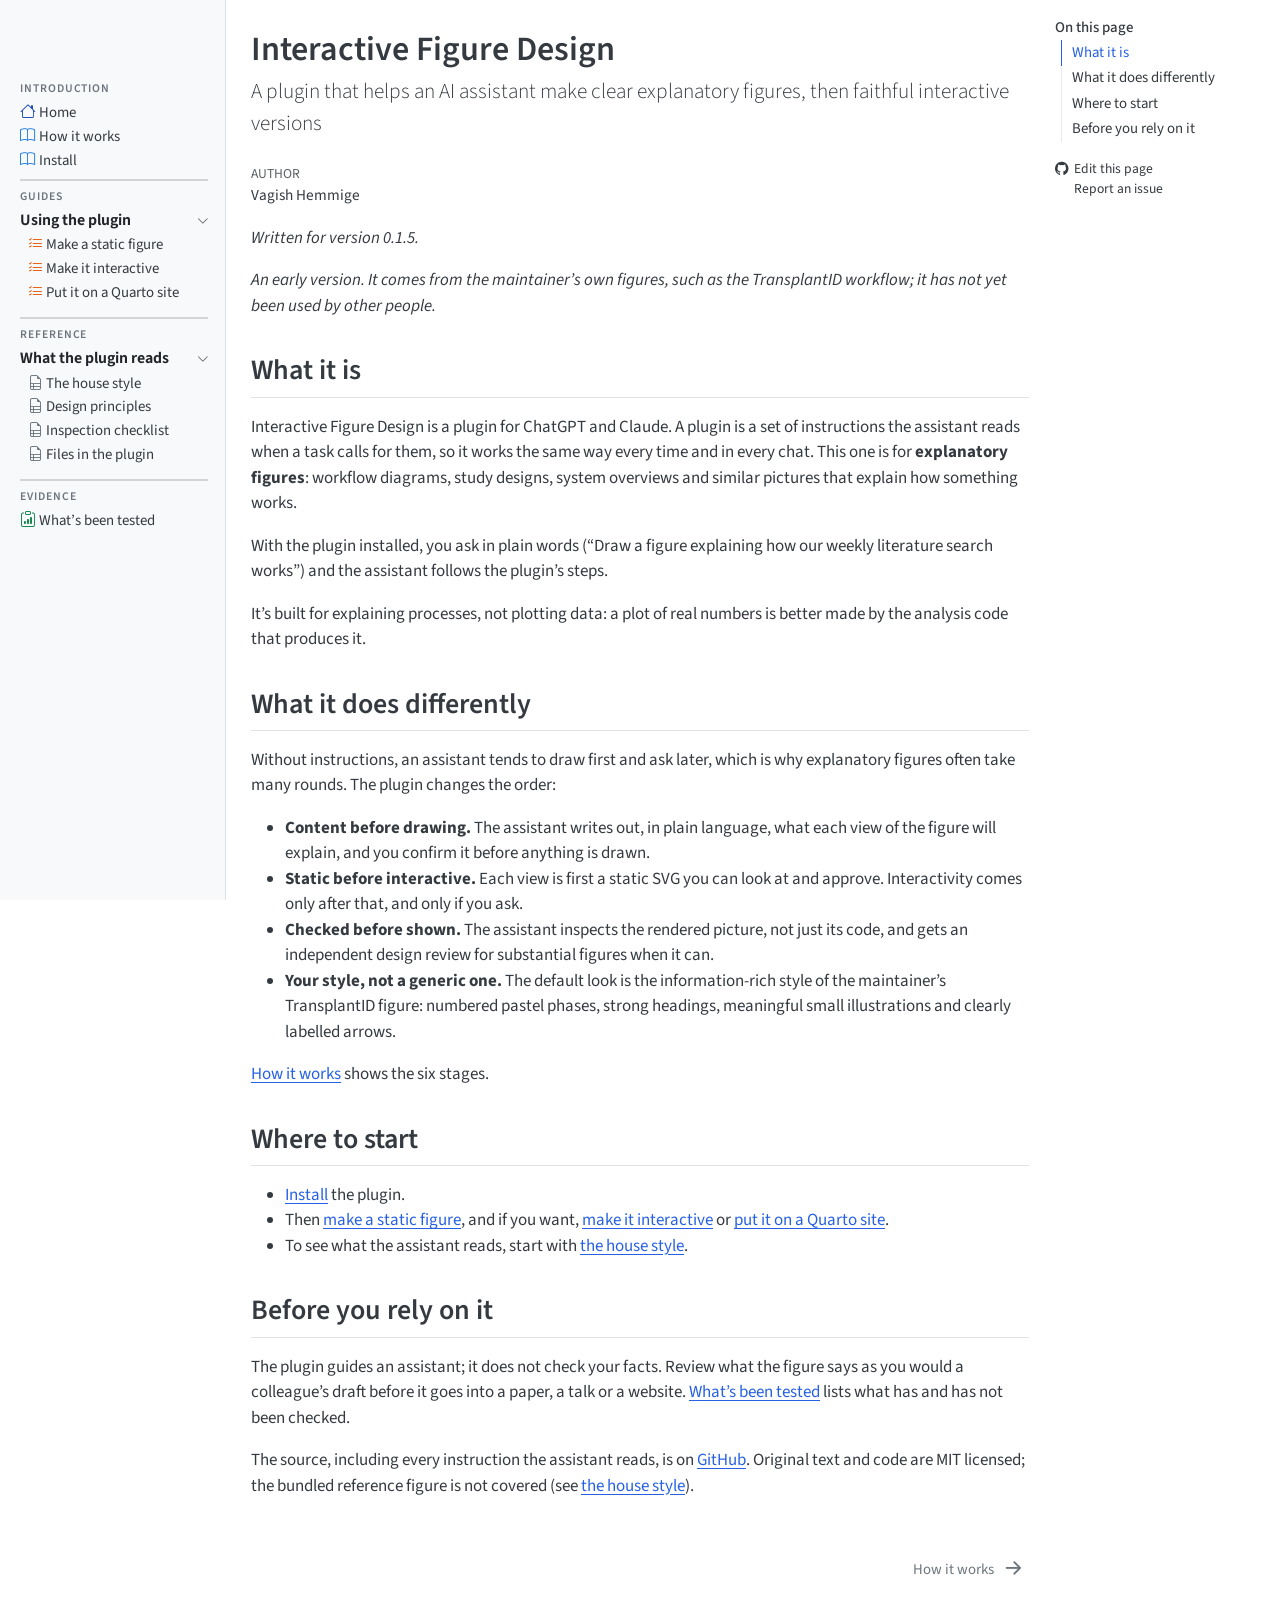
==== commit 0499d8a4: "Built site for gh-pages" ====
--- a/index.html
+++ b/index.html
@@ -274,7 +274,7 @@
 <h2 class="anchored" data-anchor-id="what-it-is">What it is</h2>
 <p>Interactive Figure Design is a plugin for ChatGPT and Claude. A plugin is a set of instructions the assistant reads when a task calls for them, so it works the same way every time and in every chat. This one is for <strong>explanatory figures</strong>: workflow diagrams, study designs, system overviews and similar pictures that explain how something works.</p>
 <p>With the plugin installed, you ask in plain words (“Draw a figure explaining how our weekly literature search works”) and the assistant follows the plugin’s steps.</p>
-<p>It is not for data figures. Plots of real numbers belong in the analysis code that produces them.</p>
+<p>It’s built for explaining processes, not plotting data: a plot of real numbers is better made by the analysis code that produces it.</p>
 </section>
 <section id="what-it-does-differently" class="level2">
 <h2 class="anchored" data-anchor-id="what-it-does-differently">What it does differently</h2>
@@ -298,7 +298,7 @@
 <section id="before-you-rely-on-it" class="level2">
 <h2 class="anchored" data-anchor-id="before-you-rely-on-it">Before you rely on it</h2>
 <p>The plugin guides an assistant; it does not check your facts. Review what the figure says as you would a colleague’s draft before it goes into a paper, a talk or a website. <a href="./testing.html">What’s been tested</a> lists what has and has not been checked.</p>
-<p>The source, including every instruction the assistant reads, is on <a href="https://github.com/VagishHemmige/figure-design">GitHub</a>.</p>
+<p>The source, including every instruction the assistant reads, is on <a href="https://github.com/VagishHemmige/figure-design">GitHub</a>. Original text and code are MIT licensed; the bundled reference figure is not covered (see <a href="./reference/style.html">the house style</a>).</p>
 
 
 </section>
--- a/styles.css
+++ b/styles.css
@@ -71,9 +71,12 @@
   padding-top: .35rem;
 }
 
-/* Long file names in tables (Files in the plugin) wrap at phone width
-   instead of being cut off at the column edge. */
-td code {
+/* Long file names, commands and URLs in inline code (tables, lists and
+   paragraphs) wrap at phone width instead of being cut off or making the
+   page scroll sideways. Code blocks keep their own horizontal scroll. */
+td code,
+p code,
+li code {
   overflow-wrap: anywhere;
   white-space: normal;
 }
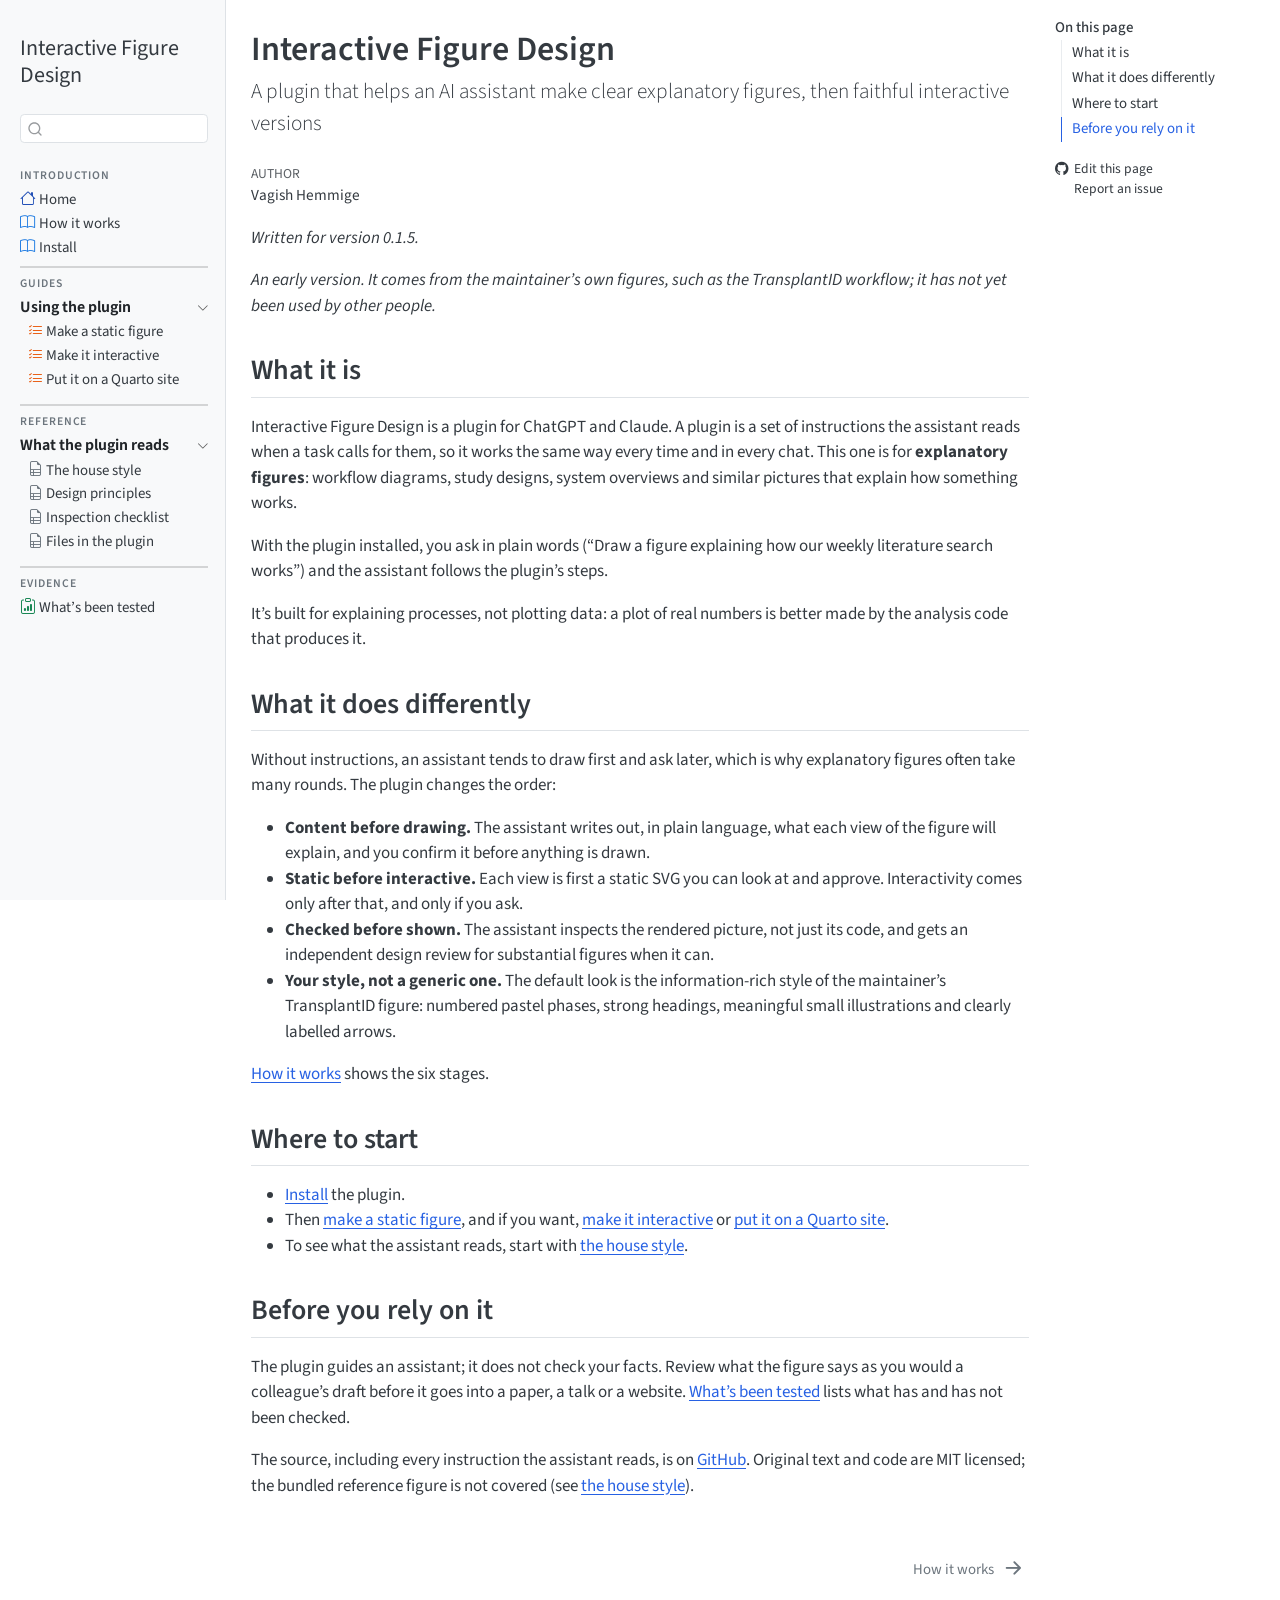
==== commit 38c14408: "Built site for gh-pages" ====
--- a/index.html
+++ b/index.html
@@ -2,7 +2,7 @@
 <html xmlns="http://www.w3.org/1999/xhtml" lang="en" xml:lang="en"><head>
 
 <meta charset="utf-8">
-<meta name="generator" content="quarto-1.8.25">
+<meta name="generator" content="quarto-1.12.1">
 
 <meta name="viewport" content="width=device-width, initial-scale=1.0, user-scalable=yes">
 
@@ -10,10 +10,16 @@
 
 <title>Interactive Figure Design</title>
 <style>
-code{white-space: pre-wrap;}
+/* Default styles provided by pandoc.
+** See https://pandoc.org/MANUAL.html#variables-for-html for config info.
+*/
 span.smallcaps{font-variant: small-caps;}
-div.columns{display: flex; gap: min(4vw, 1.5em);}
-div.column{flex: auto; overflow-x: auto;}
+div.columns{display: flex; gap: 1.5em;}
+div.column{flex: auto;}
+@media screen {
+div.columns{gap: min(4vw, 1.5em);}
+div.column{overflow-x: auto;}
+}
 div.hanging-indent{margin-left: 1.5em; text-indent: -1.5em;}
 ul.task-list{list-style: none;}
 ul.task-list li input[type="checkbox"] {
@@ -34,15 +40,15 @@
 <link href="./how-it-works.html" rel="next">
 <script src="site_libs/quarto-html/quarto.js" type="module"></script>
 <script src="site_libs/quarto-html/tabsets/tabsets.js" type="module"></script>
-<script src="site_libs/quarto-html/axe/axe-check.js" type="module"></script>
+<script src="site_libs/quarto-html/scrollable-regions/scrollable-regions.js" type="module"></script>
 <script src="site_libs/quarto-html/popper.min.js"></script>
 <script src="site_libs/quarto-html/tippy.umd.min.js"></script>
 <script src="site_libs/quarto-html/anchor.min.js"></script>
 <link href="site_libs/quarto-html/tippy.css" rel="stylesheet">
-<link href="site_libs/quarto-html/quarto-syntax-highlighting-7b89279ff1a6dce999919e0e67d4d9ec.css" rel="stylesheet" id="quarto-text-highlighting-styles">
+<link href="site_libs/quarto-html/quarto-syntax-highlighting-6f4d992786adc40a866529610d8cdb02.css" rel="stylesheet" id="quarto-text-highlighting-styles">
 <script src="site_libs/bootstrap/bootstrap.min.js"></script>
 <link href="site_libs/bootstrap/bootstrap-icons.css" rel="stylesheet">
-<link href="site_libs/bootstrap/bootstrap-f6725ec72a40a9c11b774886aa13be2c.min.css" rel="stylesheet" append-hash="true" id="quarto-bootstrap" data-mode="light">
+<link href="site_libs/bootstrap/bootstrap-3d8ff1b8a8ddd1b55bd8ba3b1a228202.min.css" rel="stylesheet" append-hash="true" id="quarto-bootstrap" data-mode="light">
 <script id="quarto-search-options" type="application/json">{
   "location": "sidebar",
   "copy-button": false,
@@ -75,17 +81,17 @@
 <link rel="stylesheet" href="styles.css">
 </head>
 
-<body class="nav-sidebar docked quarto-light">
+<body class="nav-sidebar docked quarto-light"><a id="quarto-skip-link" class="visually-hidden-focusable" href="#quarto-document-content">Skip to main content</a>
 
 <div id="quarto-search-results"></div>
   <header id="quarto-header" class="headroom fixed-top">
-  <nav class="quarto-secondary-nav">
+  <nav class="quarto-secondary-nav" aria-label="Toolbar">
     <div class="container-fluid d-flex">
       <button type="button" class="quarto-btn-toggle btn" data-bs-toggle="collapse" role="button" data-bs-target=".quarto-sidebar-collapse-item" aria-controls="quarto-sidebar" aria-expanded="false" aria-label="Toggle sidebar navigation" onclick="if (window.quartoToggleHeadroom) { window.quartoToggleHeadroom(); }">
         <i class="bi bi-layout-text-sidebar-reverse"></i>
       </button>
-        <nav class="quarto-page-breadcrumbs" aria-label="breadcrumb"><ol class="breadcrumb"><li class="breadcrumb-item"><a href="./index.html">Home</a></li></ol></nav>
-        <a class="flex-grow-1" role="navigation" data-bs-toggle="collapse" data-bs-target=".quarto-sidebar-collapse-item" aria-controls="quarto-sidebar" aria-expanded="false" aria-label="Toggle sidebar navigation" onclick="if (window.quartoToggleHeadroom) { window.quartoToggleHeadroom(); }">      
+        <nav class="quarto-page-breadcrumbs" aria-label="Breadcrumbs"><ol class="breadcrumb"><li class="breadcrumb-item"><a href="./index.html">Home</a></li></ol></nav>
+        <a class="flex-grow-1" data-bs-toggle="collapse" data-bs-target=".quarto-sidebar-collapse-item" onclick="if (window.quartoToggleHeadroom) { window.quartoToggleHeadroom(); }">      
         </a>
       <button type="button" class="btn quarto-search-button" aria-label="Search" onclick="window.quartoOpenSearch();">
         <i class="bi bi-search"></i>
@@ -96,10 +102,11 @@
 <!-- content -->
 <div id="quarto-content" class="quarto-container page-columns page-rows-contents page-layout-full">
 <!-- sidebar -->
-  <nav id="quarto-sidebar" class="sidebar collapse collapse-horizontal quarto-sidebar-collapse-item sidebar-navigation docked overflow-auto">
+  <nav id="quarto-sidebar" class="sidebar collapse collapse-horizontal quarto-sidebar-collapse-item sidebar-navigation docked overflow-auto" aria-label="Site">
     <div class="pt-lg-2 mt-2 text-left sidebar-header">
-      <a href="./index.html" class="sidebar-logo-link">
-      </a>
+    <div class="sidebar-title mb-0 py-0">
+      <a href="./">Interactive Figure Design</a> 
+    </div>
       </div>
         <div class="mt-2 flex-shrink-0 align-items-center">
         <div class="sidebar-search">
@@ -138,13 +145,10 @@
   </li>
         <li class="sidebar-item sidebar-item-section">
       <div class="sidebar-item-container"> 
-            <a class="sidebar-item-text sidebar-link text-start" data-bs-toggle="collapse" data-bs-target="#quarto-sidebar-section-1" role="navigation" aria-expanded="true">
- <span class="menu-text">Using the plugin</span></a>
-          <a class="sidebar-item-toggle text-start" data-bs-toggle="collapse" data-bs-target="#quarto-sidebar-section-1" role="navigation" aria-expanded="true" aria-label="Toggle section">
-            <i class="bi bi-chevron-right ms-2"></i>
-          </a> 
+            <button type="button" class="sidebar-item-text sidebar-item-toggle sidebar-link text-start" data-bs-toggle="collapse" data-bs-target="#quarto-sidebar-section-1" aria-controls="quarto-sidebar-section-1" aria-expanded="true">
+ <span class="menu-text" id="quarto-sidebar-section-1-label">Using the plugin</span><i class="bi bi-chevron-right" aria-hidden="true"></i></button>
       </div>
-      <ul id="quarto-sidebar-section-1" class="collapse list-unstyled sidebar-section depth1 show">  
+      <ul id="quarto-sidebar-section-1" aria-labelledby="quarto-sidebar-section-1-label" class="collapse list-unstyled sidebar-section depth1 show">  
           <li class="sidebar-item">
   <div class="sidebar-item-container"> 
   <a href="./using/static.html" class="sidebar-item-text sidebar-link"><i class="bi bi-list-check" role="img">
@@ -174,13 +178,10 @@
   </li>
         <li class="sidebar-item sidebar-item-section">
       <div class="sidebar-item-container"> 
-            <a class="sidebar-item-text sidebar-link text-start" data-bs-toggle="collapse" data-bs-target="#quarto-sidebar-section-2" role="navigation" aria-expanded="true">
- <span class="menu-text">What the plugin reads</span></a>
-          <a class="sidebar-item-toggle text-start" data-bs-toggle="collapse" data-bs-target="#quarto-sidebar-section-2" role="navigation" aria-expanded="true" aria-label="Toggle section">
-            <i class="bi bi-chevron-right ms-2"></i>
-          </a> 
+            <button type="button" class="sidebar-item-text sidebar-item-toggle sidebar-link text-start" data-bs-toggle="collapse" data-bs-target="#quarto-sidebar-section-2" aria-controls="quarto-sidebar-section-2" aria-expanded="true">
+ <span class="menu-text" id="quarto-sidebar-section-2-label">What the plugin reads</span><i class="bi bi-chevron-right" aria-hidden="true"></i></button>
       </div>
-      <ul id="quarto-sidebar-section-2" class="collapse list-unstyled sidebar-section depth1 show">  
+      <ul id="quarto-sidebar-section-2" aria-labelledby="quarto-sidebar-section-2-label" class="collapse list-unstyled sidebar-section depth1 show">  
           <li class="sidebar-item">
   <div class="sidebar-item-container"> 
   <a href="./reference/style.html" class="sidebar-item-text sidebar-link"><i class="bi bi-file-earmark-ruled" role="img">
@@ -228,7 +229,7 @@
 <div id="quarto-sidebar-glass" class="quarto-sidebar-collapse-item" data-bs-toggle="collapse" data-bs-target=".quarto-sidebar-collapse-item"></div>
 <!-- margin-sidebar -->
     <div id="quarto-margin-sidebar" class="sidebar margin-sidebar">
-        <nav id="TOC" role="doc-toc" class="toc-active">
+        <nav id="TOC" role="doc-toc" aria-labelledby="toc-title" class="toc-active">
     <h2 id="toc-title">On this page</h2>
    
   <ul>
@@ -240,7 +241,7 @@
 <div class="toc-actions"><ul><li><a href="https://github.com/VagishHemmige/figure-design/edit/main/site/index.qmd" class="toc-action"><i class="bi bi-github"></i>Edit this page</a></li><li><a href="https://github.com/VagishHemmige/figure-design/issues/new" class="toc-action"><i class="bi empty"></i>Report an issue</a></li></ul></div></nav>
     </div>
 <!-- main -->
-<main class="content column-body" id="quarto-document-content">
+<main class="content column-body" id="quarto-document-content" tabindex="-1">
 
 <header id="title-block-header" class="quarto-title-block default">
 <div class="quarto-title">
@@ -378,11 +379,34 @@
       var localhostRegex = new RegExp(/^(?:http|https):\/\/localhost\:?[0-9]*\//);
       var mailtoRegex = new RegExp(/^mailto:/);
         var filterRegex = new RegExp("https:\/\/vagishhemmige\.github\.io\/figure-design");
+      const newWindowLabel = "(opens in a new tab)";
+      const newWindowNoteId = "quarto-ext-newwindow-label";
+      // Links reference one hidden label through aria-describedby, so the
+      // announcement never changes their accessible name.
+      var describeNewWindow = (link) => {
+        if (!window.document.getElementById(newWindowNoteId)) {
+          var newWindowNote = window.document.createElement("span");
+          newWindowNote.id = newWindowNoteId;
+          newWindowNote.hidden = true;
+          newWindowNote.textContent = newWindowLabel;
+          window.document.body.appendChild(newWindowNote);
+        }
+        var describedBy = (link.getAttribute("aria-describedby") || "").split(/\s+/).filter(Boolean);
+        if (!describedBy.includes(newWindowNoteId)) {
+          describedBy.push(newWindowNoteId);
+          link.setAttribute("aria-describedby", describedBy.join(" "));
+        }
+      }
+      var opensNewContext = (link) => {
+        var target = (link.getAttribute("target") || "").toLowerCase();
+        return target !== "" && !["_self", "_parent", "_top"].includes(target);
+      }
       var isInternal = (href) => {
           return filterRegex.test(href) || localhostRegex.test(href) || mailtoRegex.test(href);
       }
       // Inspect non-navigation links and adorn them if external
-     var links = window.document.querySelectorAll('a[href]:not(.nav-link):not(.navbar-brand):not(.toc-action):not(.sidebar-link):not(.sidebar-item-toggle):not(.pagination-link):not(.no-external):not([aria-hidden]):not(.dropdown-item):not(.quarto-navigation-tool):not(.about-link)');
+      window.quartoDecorateExternalLinks = function (root) {
+     var links = (root || window.document).querySelectorAll('a[href]:not(.nav-link):not(.navbar-brand):not(.toc-action):not(.sidebar-link):not(.sidebar-item-toggle):not(.pagination-link):not(.no-external):not([aria-hidden]):not(.dropdown-item):not(.quarto-navigation-tool):not(.about-link)');
       for (var i=0; i<links.length; i++) {
         const link = links[i];
         if (!isInternal(link.href)) {
@@ -391,8 +415,72 @@
           if (link.dataset.originalHref !== undefined) {
             link.href = link.dataset.originalHref;
           }
-        }
-      }
+          if (!link.classList.contains('no-external-icon')) {
+          }
+        }
+        if (opensNewContext(link)) {
+          describeNewWindow(link);
+        }
+      }
+      };
+      window.quartoDecorateExternalLinks(window.document);
+    // Esc closes the popup (WCAG 1.4.13) and focus leaving both trigger and
+    // popup closes it (WCAG 2.4.11); tippy handles neither for interactive popups.
+    const hideOnEscAndFocusOut = {
+      name: 'hideOnEscAndFocusOut',
+      defaultValue: true,
+      fn(instance) {
+        const dismiss = () => {
+          // A show scheduled by the trigger delay would otherwise reopen it
+          instance.clearDelayTimeouts();
+          instance.hide();
+        };
+        const onKeyDown = (event) => {
+          if (event.key !== 'Escape') {
+            return;
+          }
+          // Keep Esc from also reaching page handlers (e.g. reveal.js overview),
+          // except an open reveal.js slide menu, which Esc should close too.
+          // The menu handles keys only when its keyboard option is on.
+          const menuHandlesEsc = window.Reveal?.getPlugin?.('menu')?.isOpen() &&
+            window.Reveal.getConfig().menu?.keyboard !== false;
+          if (!menuHandlesEsc) {
+            event.stopPropagation();
+          }
+          if (instance.popper.contains(window.document.activeElement)) {
+            // Disabled while refocusing so the focus trigger does not reopen it
+            instance.disable();
+            instance.reference.focus();
+            instance.enable();
+          }
+          dismiss();
+        };
+        const onFocusOut = (event) => {
+          const target = event.relatedTarget;
+          if (target && !instance.reference.contains(target) &&
+              !instance.popper.contains(target)) {
+            dismiss();
+          }
+        };
+        // On the trigger too: a click trigger (code-annotations: select) has no
+        // blur handling. Attached for the instance's lifetime so leaving the
+        // trigger also cancels a show still pending on the trigger delay.
+        instance.reference.addEventListener('focusout', onFocusOut);
+        return {
+          onShow() {
+            window.document.addEventListener('keydown', onKeyDown, true);
+            instance.popper.addEventListener('focusout', onFocusOut);
+          },
+          onHide() {
+            window.document.removeEventListener('keydown', onKeyDown, true);
+            instance.popper.removeEventListener('focusout', onFocusOut);
+          },
+          onDestroy() {
+            instance.reference.removeEventListener('focusout', onFocusOut);
+          },
+        };
+      },
+    };
     function tippyHover(el, contentFn, onTriggerFn, onUntriggerFn) {
       const config = {
         allowHTML: true,
@@ -406,6 +494,7 @@
         interactiveBorder: 10,
         theme: 'quarto',
         placement: 'bottom-start',
+        plugins: [hideOnEscAndFocusOut],
       };
       if (contentFn) {
         config.content = contentFn;
@@ -568,44 +657,54 @@
           const lineIds = lines.map((line) => {
             return targetCell + "-" + line;
           })
-          let top = null;
-          let height = null;
-          let parent = null;
+          // Each band is positioned against its own containing block, which is
+          // not the offsetParent of the lines, so place it from client rects.
+          const placeBand = (band, firstEl, lastEl, codeBlock) => {
+            const container = band.offsetParent;
+            if (container === null) {
+              return;
+            }
+            const containerRect = container.getBoundingClientRect();
+            // Reveal.js scales slides with a transform, so convert client
+            // pixels back to the CSS pixels of the container.
+            const scale = containerRect.height / container.offsetHeight || 1;
+            const firstRect = firstEl.getBoundingClientRect();
+            const lastRect = lastEl.getBoundingClientRect();
+            const top = (firstRect.top - containerRect.top) / scale - container.clientTop + container.scrollTop;
+            const height = (lastRect.bottom - firstRect.top) / scale;
+            band.style.top = top - 2 + "px";
+            band.style.height = height + 4 + "px";
+            if (codeBlock) {
+              // Without the copy button wrapper, the containing block is wider
+              // than the code block, so span the code block explicitly.
+              const blockRect = codeBlock.getBoundingClientRect();
+              band.style.left = (blockRect.left - containerRect.left) / scale - container.clientLeft + container.scrollLeft + "px";
+              band.style.width = blockRect.width / scale + "px";
+            }
+          };
           if (lineIds.length > 0) {
-              //compute the position of the single el (top and bottom and make a div)
-              const el = window.document.getElementById(lineIds[0]);
-              top = el.offsetTop;
-              height = el.offsetHeight;
-              parent = el.parentElement.parentElement;
-            if (lineIds.length > 1) {
-              const lastEl = window.document.getElementById(lineIds[lineIds.length - 1]);
-              const bottom = lastEl.offsetTop + lastEl.offsetHeight;
-              height = bottom - top;
+            const el = window.document.getElementById(lineIds[0]);
+            const lastEl = window.document.getElementById(lineIds[lineIds.length - 1]);
+            const parent = el.parentElement.parentElement;
+            // cook up a div (if necessary) and position it
+            let div = window.document.getElementById("code-annotation-line-highlight");
+            if (div === null) {
+              div = window.document.createElement("div");
+              div.setAttribute("id", "code-annotation-line-highlight");
+              div.style.position = 'absolute';
+              parent.appendChild(div);
             }
-            if (top !== null && height !== null && parent !== null) {
-              // cook up a div (if necessary) and position it 
-              let div = window.document.getElementById("code-annotation-line-highlight");
-              if (div === null) {
-                div = window.document.createElement("div");
-                div.setAttribute("id", "code-annotation-line-highlight");
-                div.style.position = 'absolute';
-                parent.appendChild(div);
-              }
-              div.style.top = top - 2 + "px";
-              div.style.height = height + 4 + "px";
-              div.style.left = 0;
-              let gutterDiv = window.document.getElementById("code-annotation-line-highlight-gutter");
-              if (gutterDiv === null) {
-                gutterDiv = window.document.createElement("div");
-                gutterDiv.setAttribute("id", "code-annotation-line-highlight-gutter");
-                gutterDiv.style.position = 'absolute';
-                const codeCell = window.document.getElementById(targetCell);
-                const gutter = codeCell.querySelector('.code-annotation-gutter');
-                gutter.appendChild(gutterDiv);
-              }
-              gutterDiv.style.top = top - 2 + "px";
-              gutterDiv.style.height = height + 4 + "px";
+            placeBand(div, el, lastEl, parent.closest("div.sourceCode") || parent);
+            let gutterDiv = window.document.getElementById("code-annotation-line-highlight-gutter");
+            if (gutterDiv === null) {
+              gutterDiv = window.document.createElement("div");
+              gutterDiv.setAttribute("id", "code-annotation-line-highlight-gutter");
+              gutterDiv.style.position = 'absolute';
+              const codeCell = window.document.getElementById(targetCell);
+              const gutter = codeCell.querySelector('.code-annotation-gutter');
+              gutter.appendChild(gutterDiv);
             }
+            placeBand(gutterDiv, el, lastEl);
             selectedAnnoteEl = annoteEl;
           }
         };
@@ -704,7 +803,10 @@
     }
   });
   </script>
-<nav class="page-navigation column-body">
+  <script type="application/javascript">
+  window.quartoScrollableRegionsLabels = {"code":"Scrollable code","output":"Scrollable output"};
+  </script>
+<nav class="page-navigation column-body" aria-label="Page">
   <div class="nav-page nav-page-previous">
   </div>
   <div class="nav-page nav-page-next">
--- a/site_libs/quarto-html/quarto-syntax-highlighting-6f4d992786adc40a866529610d8cdb02.css
+++ b/site_libs/quarto-html/quarto-syntax-highlighting-6f4d992786adc40a866529610d8cdb02.css
@@ -0,0 +1,236 @@
+/* quarto syntax highlight colors */
+:root {
+  --quarto-hl-ot-color: #003B4F;
+  --quarto-hl-at-color: #657422;
+  --quarto-hl-ss-color: #20794D;
+  --quarto-hl-an-color: #5E5E5E;
+  --quarto-hl-fu-color: #4758AB;
+  --quarto-hl-st-color: #20794D;
+  --quarto-hl-cf-color: #003B4F;
+  --quarto-hl-op-color: #5E5E5E;
+  --quarto-hl-er-color: #AD0000;
+  --quarto-hl-bn-color: #AD0000;
+  --quarto-hl-al-color: #AD0000;
+  --quarto-hl-va-color: #111111;
+  --quarto-hl-bu-color: inherit;
+  --quarto-hl-ex-color: inherit;
+  --quarto-hl-pp-color: #AD0000;
+  --quarto-hl-in-color: #5E5E5E;
+  --quarto-hl-vs-color: #20794D;
+  --quarto-hl-wa-color: #5E5E5E;
+  --quarto-hl-do-color: #5E5E5E;
+  --quarto-hl-im-color: #00769E;
+  --quarto-hl-ch-color: #20794D;
+  --quarto-hl-dt-color: #AD0000;
+  --quarto-hl-fl-color: #AD0000;
+  --quarto-hl-co-color: #5E5E5E;
+  --quarto-hl-cv-color: #5E5E5E;
+  --quarto-hl-cn-color: #8f5902;
+  --quarto-hl-sc-color: #5E5E5E;
+  --quarto-hl-dv-color: #AD0000;
+  --quarto-hl-kw-color: #003B4F;
+}
+
+/* other quarto variables */
+:root {
+  --quarto-font-monospace: SFMono-Regular, Menlo, Monaco, Consolas, "Liberation Mono", "Courier New", monospace;
+}
+
+/* syntax highlight based on Pandoc's rules */
+pre > code.sourceCode > span {
+  color: #003B4F;
+}
+
+code.sourceCode > span {
+  color: #003B4F;
+}
+
+div.sourceCode,
+div.sourceCode pre.sourceCode {
+  color: #003B4F;
+}
+
+/* Normal */
+code span {
+  color: #003B4F;
+}
+
+/* Alert */
+code span.al {
+  color: #AD0000;
+  font-style: inherit;
+}
+
+/* Annotation */
+code span.an {
+  color: #5E5E5E;
+  font-style: inherit;
+}
+
+/* Attribute */
+code span.at {
+  color: #657422;
+  font-style: inherit;
+}
+
+/* BaseN */
+code span.bn {
+  color: #AD0000;
+  font-style: inherit;
+}
+
+/* BuiltIn */
+code span.bu {
+  font-style: inherit;
+}
+
+/* ControlFlow */
+code span.cf {
+  color: #003B4F;
+  font-weight: bold;
+  font-style: inherit;
+}
+
+/* Char */
+code span.ch {
+  color: #20794D;
+  font-style: inherit;
+}
+
+/* Constant */
+code span.cn {
+  color: #8f5902;
+  font-style: inherit;
+}
+
+/* Comment */
+code span.co {
+  color: #5E5E5E;
+  font-style: inherit;
+}
+
+/* CommentVar */
+code span.cv {
+  color: #5E5E5E;
+  font-style: italic;
+}
+
+/* Documentation */
+code span.do {
+  color: #5E5E5E;
+  font-style: italic;
+}
+
+/* DataType */
+code span.dt {
+  color: #AD0000;
+  font-style: inherit;
+}
+
+/* DecVal */
+code span.dv {
+  color: #AD0000;
+  font-style: inherit;
+}
+
+/* Error */
+code span.er {
+  color: #AD0000;
+  font-style: inherit;
+}
+
+/* Extension */
+code span.ex {
+  font-style: inherit;
+}
+
+/* Float */
+code span.fl {
+  color: #AD0000;
+  font-style: inherit;
+}
+
+/* Function */
+code span.fu {
+  color: #4758AB;
+  font-style: inherit;
+}
+
+/* Import */
+code span.im {
+  color: #00769E;
+  font-style: inherit;
+}
+
+/* Information */
+code span.in {
+  color: #5E5E5E;
+  font-style: inherit;
+}
+
+/* Keyword */
+code span.kw {
+  color: #003B4F;
+  font-weight: bold;
+  font-style: inherit;
+}
+
+/* Operator */
+code span.op {
+  color: #5E5E5E;
+  font-style: inherit;
+}
+
+/* Other */
+code span.ot {
+  color: #003B4F;
+  font-style: inherit;
+}
+
+/* Preprocessor */
+code span.pp {
+  color: #AD0000;
+  font-style: inherit;
+}
+
+/* SpecialChar */
+code span.sc {
+  color: #5E5E5E;
+  font-style: inherit;
+}
+
+/* SpecialString */
+code span.ss {
+  color: #20794D;
+  font-style: inherit;
+}
+
+/* String */
+code span.st {
+  color: #20794D;
+  font-style: inherit;
+}
+
+/* Variable */
+code span.va {
+  color: #111111;
+  font-style: inherit;
+}
+
+/* VerbatimString */
+code span.vs {
+  color: #20794D;
+  font-style: inherit;
+}
+
+/* Warning */
+code span.wa {
+  color: #5E5E5E;
+  font-style: italic;
+}
+
+.prevent-inlining {
+  content: "</";
+}
+
+/*# sourceMappingURL=f8d35fdbc198e8e443da164a62668f66.css.map */
